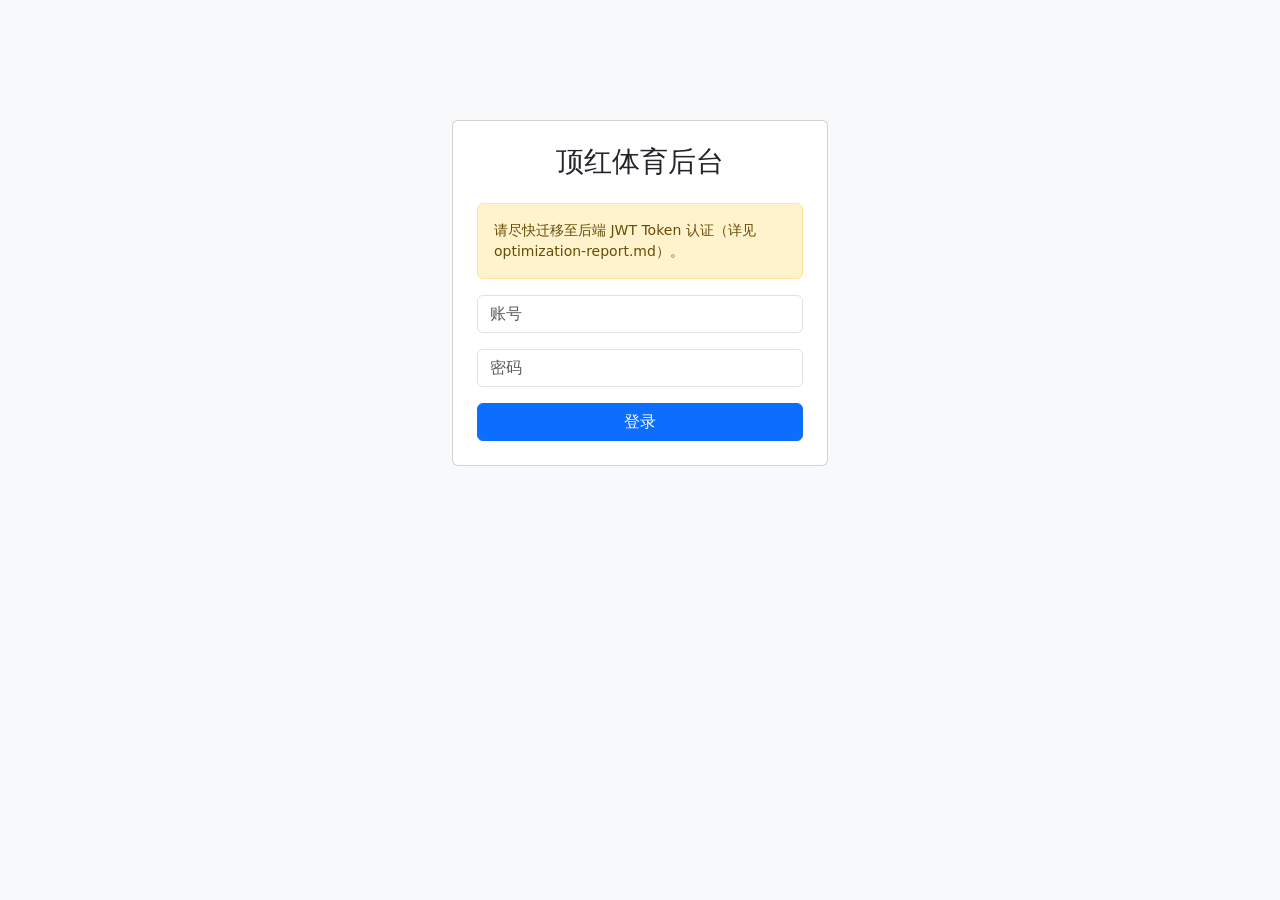
==== 顶红体育/admin_pages/ad-config.html @ 20ff6873 "Initial commit: 顶红公众号完整项目" ====
<!DOCTYPE html>
<html>
<head>
<meta charset="UTF-8">
<title>顶红体育后台 - 直播广告配置</title>
<meta http-equiv="Cache-Control" content="no-store, no-cache, must-revalidate, max-age=0">
<meta http-equiv="Pragma" content="no-cache">
<meta http-equiv="Expires" content="0">
<link href="https://cdn.jsdelivr.net/npm/bootstrap@5.3.0/dist/css/bootstrap.min.css" rel="stylesheet">
<link href="css/common.css" rel="stylesheet">
<style>
.preview-img,.preview-video{max-width:100%;max-height:170px;border-radius:12px;border:1px solid #ddd;background:#fff;object-fit:contain;}
.preview-video{background:#000;}
.preview-box{min-height:92px;border:1px dashed #ccc;border-radius:12px;background:#fafafa;display:flex;align-items:center;justify-content:center;color:#888;padding:10px;}
</style>
</head>

<body>
<div class="container-fluid px-4 py-4">

<div class="d-flex justify-content-between align-items-center mb-3">
    <div>
        <h2 class="page-title mb-1">📣 直播广告配置</h2>
        <div class="text-muted">管理 live.5q.lol 播放页广告图 / MP4 视频、动态推荐图；保存后前台约 1 分钟内自动刷新</div>
    </div>
    <div>
        <a class="btn btn-outline-primary" href="matches.html">比赛管理</a>
        <a class="btn btn-success" href="ad-config.html">广告配置</a>
        <a class="btn btn-outline-info" href="wechat-greeting.html">每日欢迎语</a>
        <a class="btn btn-outline-primary" href="articles.html">AI编辑部</a>
        <button class="btn btn-outline-secondary" onclick="dhLogout()">退出</button>
    </div>
</div>

<div class="alert alert-info">
    图片或 MP4 视频建议使用 HTTPS 直链。直播页读取 <b>admin/live/ad_config.json</b> 和 <b>admin/live/banner.txt</b>，后台保存接口会同步写入这两个文件。
</div>

<div class="card main-card p-3 mb-4">
    <h5 class="mb-3">广告位地址</h5>

    <div class="row g-3">
        <div class="col-md-6">
            <label class="form-label">顶部广告 top</label>
            <input class="form-control" id="top" placeholder="https://...">
            <div class="small-text mt-1">显示在直播播放器上方，适合主视觉图。</div>
        </div>

        <div class="col-md-6">
            <label class="form-label">中部广告 ad1</label>
            <input class="form-control" id="ad1" placeholder="https://...">
            <div class="small-text mt-1">显示在观赛提示下方。</div>
        </div>

        <div class="col-md-6">
            <label class="form-label">中部广告 ad2</label>
            <input class="form-control" id="ad2" placeholder="https://www.bks32.vip:30000/entry/register/?i_code=8839661">
            <div class="small-text mt-1">第二个中部广告位，支持图片或 MP4 视频直链，可留空。</div>
        </div>

        <div class="col-md-6">
            <label class="form-label">底部广告 bottom</label>
            <input class="form-control" id="bottom" placeholder="https://www.bks32.vip:30000/entry/register/?i_code=8839661">
            <div class="small-text mt-1">显示在页面底部、固定按钮上方，支持图片或 MP4 视频直链。</div>
        </div>

        <div class="col-md-12">
            <label class="form-label">动态推荐 banner.txt</label>
            <input class="form-control" id="banner" placeholder="https://...">
            <div class="small-text mt-1">保留原有动态推荐逻辑，直播页每 15 秒检查一次。</div>
        </div>
    </div>

    <div class="mt-4 d-flex gap-2">
        <button class="btn btn-success" onclick="saveConfig()">保存配置</button>
        <button class="btn btn-secondary" onclick="loadConfig()">重新读取</button>
        <button class="btn btn-outline-danger" onclick="clearAll()">清空全部</button>
    </div>

    <div class="mt-3 code-text" id="result"></div>
</div>

<div class="card main-card p-3">
    <div class="d-flex justify-content-between align-items-center mb-3">
        <h5 class="mb-0">广告预览</h5>
        <button class="btn btn-outline-primary btn-sm" onclick="refreshPreview()">刷新预览</button>
    </div>

    <div class="row g-3">
        <div class="col-md-6">
            <b>顶部 top</b>
            <div class="preview-box mt-2" id="topBox">暂无素材</div>
        </div>
        <div class="col-md-6">
            <b>中部 ad1</b>
            <div class="preview-box mt-2" id="ad1Box">暂无素材</div>
        </div>
        <div class="col-md-6">
            <b>中部 ad2</b>
            <div class="preview-box mt-2" id="ad2Box">暂无素材</div>
        </div>
        <div class="col-md-6">
            <b>底部 bottom</b>
            <div class="preview-box mt-2" id="bottomBox">暂无素材</div>
        </div>
        <div class="col-md-12">
            <b>动态推荐 banner</b>
            <div class="preview-box mt-2" id="bannerBox">暂无素材</div>
        </div>
    </div>
</div>

</div>

<script src="js/common.js"></script>

<script>
function isVideoUrl(url){
    var clean = (url || '').split('#')[0].split('?')[0].toLowerCase();
    return /\.(mp4|webm|ogg|m4v|mov)$/.test(clean);
}

function renderMedia(boxId, url){
    var box = document.getElementById(boxId);
    if(!box) return;
    url = (url || '').trim();

    if(!url){
        box.innerHTML = '暂无素材';
        return;
    }

    var safe = escapeHtml(url);

    if(isVideoUrl(url)){
        box.innerHTML = '<video class="preview-video" src="' + safe + '" controls muted playsinline preload="metadata">视频预览失败</video>';
    } else {
        box.innerHTML = '<img class="preview-img" src="' + safe + '?v=' + Date.now() + '" onerror="this.outerHTML=\'素材加载失败\'">';
    }
}

function refreshPreview(){
    renderMedia('topBox', val('top'));
    renderMedia('ad1Box', val('ad1'));
    renderMedia('ad2Box', val('ad2'));
    renderMedia('bottomBox', val('bottom'));
    renderMedia('bannerBox', val('banner'));
}

function setResult(text, ok){
    var el = document.getElementById('result');
    if(!el) return;
    el.innerText = text || '';
    el.className = ok ? 'mt-3 code-text text-success' : 'mt-3 code-text text-danger';
}

function loadConfig(){
    DH_API.getJson('/admin/live/ad-config?t=' + Date.now())
    .then(function(c){
        setVal('top', c.top);
        setVal('ad1', c.ad1);
        setVal('ad2', c.ad2);
        setVal('bottom', c.bottom);
        setVal('banner', c.banner);
        refreshPreview();
        setResult('配置已读取', true);
    })
    .catch(function(e){
        setResult(e.message, false);
    });
}

function saveConfig(){
    var body = {
        top: val('top'),
        ad1: val('ad1'),
        ad2: val('ad2'),
        bottom: val('bottom'),
        banner: val('banner')
    };

    DH_API.putJson('/admin/live/ad-config', body)
    .then(function(t){
        refreshPreview();
        setResult('保存成功。前台播放页会自动读取新配置。', true);
    })
    .catch(function(e){
        setResult(e.message, false);
    });
}

function clearAll(){
    if(!dhConfirm('确定清空全部广告图地址吗？')) return;
    ['top','ad1','ad2','bottom','banner'].forEach(function(id){ setVal(id, ''); });
    refreshPreview();
}

loadConfig();
</script>

</body>
</html>
---- 顶红体育/admin_pages/css/common.css ----
/* ============================================
   顶红体育后台 — 公共样式
   ============================================ */

/* 基础布局 */
body {
  background: #f5f6f8;
  font-family: -apple-system, BlinkMacSystemFont, "PingFang SC", "Microsoft YaHei", Arial, sans-serif;
}

/* 页面标题 */
.page-title {
  font-weight: 800;
}

/* 卡片样式 */
.main-card,
.stat-card,
.match-card {
  border: 0;
  border-radius: 16px;
  box-shadow: 0 5px 18px rgba(0, 0, 0, .06);
}

.match-card {
  margin-bottom: 14px;
}

/* 辅助文字 */
.small-text {
  font-size: 12px;
  color: #666;
}

.code-text {
  font-size: 12px;
  word-break: break-all;
  color: #555;
}

.muted-box {
  background: #f8f9fa;
  border: 1px solid #ececec;
  border-radius: 12px;
  padding: 10px;
}

/* Loading 遮罩 */
#loadingBox {
  display: none;
  position: fixed;
  top: 0;
  left: 0;
  width: 100%;
  height: 100%;
  background: rgba(0, 0, 0, .55);
  z-index: 9999;
}

#loadingBox > div {
  background: white;
  width: 420px;
  max-width: 90vw;
  margin: 180px auto;
  padding: 30px;
  border-radius: 12px;
  text-align: center;
}

#loadingBox h4 {
  font-weight: 800;
}

#loadingBox p {
  font-size: 14px;
}

/* Toast 提示框 */
#dhToastBox {
  position: fixed;
  top: 22px;
  right: 22px;
  z-index: 99999;
  width: 360px;
  max-width: calc(100vw - 44px);
  pointer-events: none;
}

.dh-toast {
  background: #111827;
  color: #fff;
  border-radius: 10px;
  padding: 13px 15px;
  margin-bottom: 10px;
  box-shadow: 0 10px 30px rgba(0, 0, 0, .25);
  font-size: 14px;
  line-height: 1.6;
  pointer-events: auto;
  word-break: break-word;
  opacity: 1;
  transform: translateY(0);
  transition: all .25s ease;
}

.dh-toast.toast-success {
  background: #065f46;
}

.dh-toast.toast-warn {
  background: #92400e;
}

.dh-toast.toast-error {
  background: #991b1b;
}

/* 二维码图片 */
.qr-img {
  width: 92px;
  height: 92px;
  object-fit: cover;
  border: 1px solid #ddd;
  border-radius: 10px;
  background: #fff;
}

/* 状态徽章 */
.status-badge {
  font-size: 13px;
}

/* 操作按钮行 */
.action-row button {
  margin: 3px 4px 3px 0;
}

/* 直播源文本截断 */
.stream-text {
  max-width: 520px;
  overflow: hidden;
  text-overflow: ellipsis;
  white-space: nowrap;
}

.copy-text {
  font-size: 12px;
  color: #555;
  word-break: break-all;
}
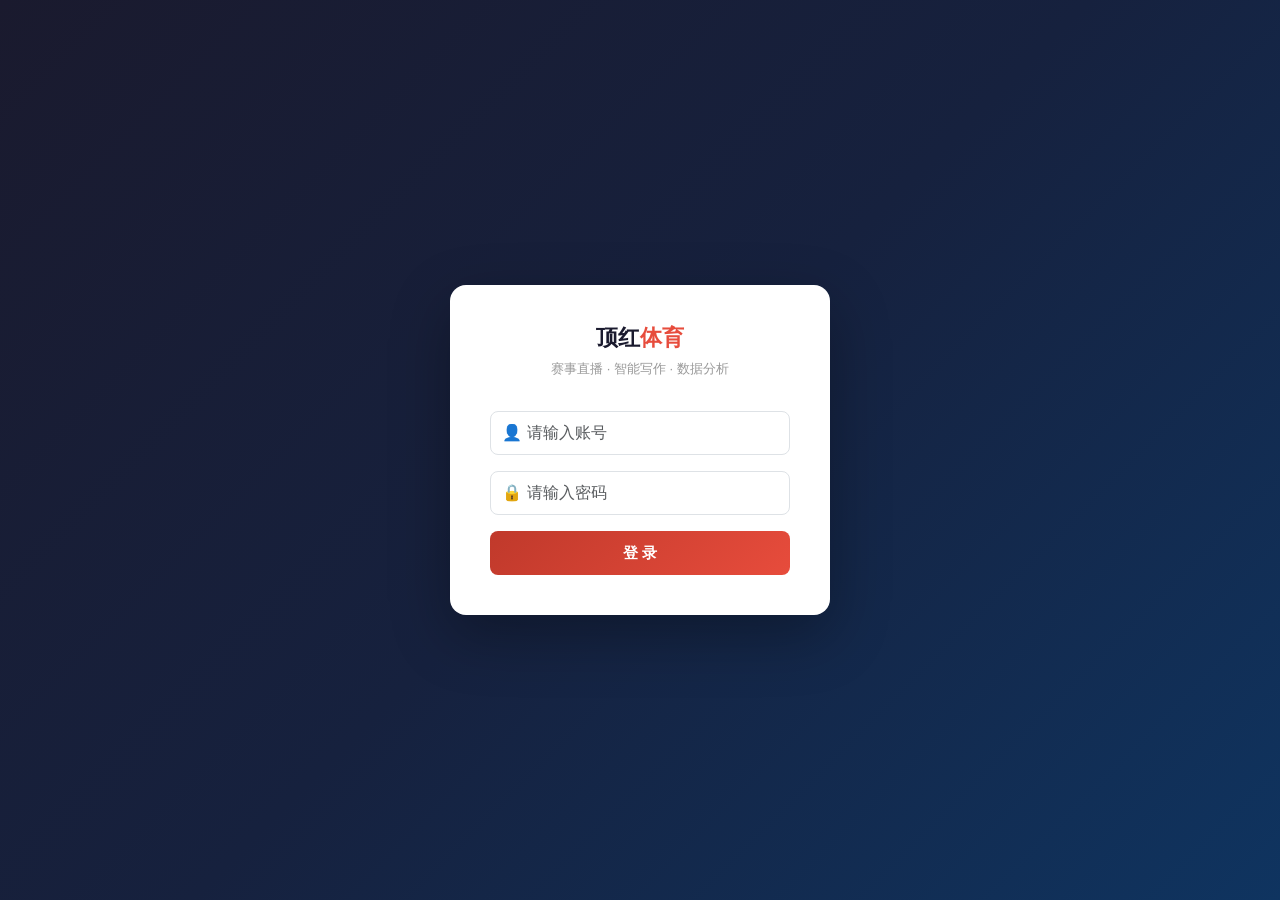
==== commit 3171dbb2: "style: beautify admin UI with unified brand design - Unified brand colors (#c0392b red, dark blue gr" ====
--- a/顶红体育/admin_pages/ad-config.html
+++ b/顶红体育/admin_pages/ad-config.html
@@ -1,202 +1,119 @@
 <!DOCTYPE html>
-<html>
+<html lang="zh-CN">
 <head>
 <meta charset="UTF-8">
-<title>顶红体育后台 - 直播广告配置</title>
+<meta name="viewport" content="width=device-width, initial-scale=1.0">
+<title>顶红体育后台 — 直播广告配置</title>
 <meta http-equiv="Cache-Control" content="no-store, no-cache, must-revalidate, max-age=0">
 <meta http-equiv="Pragma" content="no-cache">
 <meta http-equiv="Expires" content="0">
 <link href="https://cdn.jsdelivr.net/npm/bootstrap@5.3.0/dist/css/bootstrap.min.css" rel="stylesheet">
 <link href="css/common.css" rel="stylesheet">
 <style>
-.preview-img,.preview-video{max-width:100%;max-height:170px;border-radius:12px;border:1px solid #ddd;background:#fff;object-fit:contain;}
-.preview-video{background:#000;}
-.preview-box{min-height:92px;border:1px dashed #ccc;border-radius:12px;background:#fafafa;display:flex;align-items:center;justify-content:center;color:#888;padding:10px;}
+  .preview-img, .preview-video { max-width:100%; max-height:170px; border-radius:12px; border:1px solid #ddd; background:#fff; object-fit:contain; }
+  .preview-video { background:#000; }
+  .preview-box { min-height:92px; border:2px dashed #ddd; border-radius:12px; background:#fafafa; display:flex; align-items:center; justify-content:center; color:#888; padding:10px; }
 </style>
 </head>
+<body>
 
-<body>
-<div class="container-fluid px-4 py-4">
+<nav class="nav-top">
+  <div class="brand">顶红<span>体育</span></div>
+  <div class="nav-links">
+    <a class="nav-btn" href="matches.html">比赛管理</a>
+    <a class="nav-btn active" href="ad-config.html">广告配置</a>
+    <a class="nav-btn" href="wechat-greeting.html">欢迎语</a>
+    <a class="nav-btn" href="articles.html">AI编辑部</a>
+    <a class="nav-btn" href="#" onclick="dhLogout()">退出</a>
+  </div>
+</nav>
 
-<div class="d-flex justify-content-between align-items-center mb-3">
-    <div>
-        <h2 class="page-title mb-1">📣 直播广告配置</h2>
-        <div class="text-muted">管理 live.5q.lol 播放页广告图 / MP4 视频、动态推荐图；保存后前台约 1 分钟内自动刷新</div>
+<div class="main-container">
+  <div class="page-header">
+    <h2>📣 直播广告配置</h2>
+    <div class="subtitle">管理直播页广告素材，保存后约 1 分钟内自动刷新</div>
+  </div>
+
+  <div class="card p-3 mb-4" style="background:#fff3cd;border:none;border-radius:8px;">
+    <small>素材链接建议使用 HTTPS 直链。直播页读取 <b>admin/live/ad_config.json</b> 和 <b>admin/live/banner.txt</b>。</small>
+  </div>
+
+  <div class="card main-card p-3 mb-4">
+    <h5 class="mb-3" style="font-weight:600;">广告位地址</h5>
+    <div class="row g-3">
+      <div class="col-md-6">
+        <label class="form-label fw-bold">顶部广告 top</label>
+        <input class="form-control" id="top" placeholder="https://...">
+        <small class="text-muted">显示在直播播放器上方，适合主视觉图</small>
+      </div>
+      <div class="col-md-6">
+        <label class="form-label fw-bold">中部广告 ad1</label>
+        <input class="form-control" id="ad1" placeholder="https://...">
+        <small class="text-muted">显示在观赛提示下方</small>
+      </div>
+      <div class="col-md-6">
+        <label class="form-label fw-bold">中部广告 ad2</label>
+        <input class="form-control" id="ad2" placeholder="https://...">
+        <small class="text-muted">第二个中部广告位，支持图片或 MP4</small>
+      </div>
+      <div class="col-md-6">
+        <label class="form-label fw-bold">底部广告 bottom</label>
+        <input class="form-control" id="bottom" placeholder="https://...">
+        <small class="text-muted">显示在页面底部、固定按钮上方</small>
+      </div>
+      <div class="col-md-12">
+        <label class="form-label fw-bold">动态推荐 banner.txt</label>
+        <input class="form-control" id="banner" placeholder="https://...">
+        <small class="text-muted">每 15 秒检查一次动态推荐</small>
+      </div>
     </div>
-    <div>
-        <a class="btn btn-outline-primary" href="matches.html">比赛管理</a>
-        <a class="btn btn-success" href="ad-config.html">广告配置</a>
-        <a class="btn btn-outline-info" href="wechat-greeting.html">每日欢迎语</a>
-        <a class="btn btn-outline-primary" href="articles.html">AI编辑部</a>
-        <button class="btn btn-outline-secondary" onclick="dhLogout()">退出</button>
+    <div class="mt-4 d-flex gap-2">
+      <button class="btn btn-success" onclick="saveConfig()">💾 保存配置</button>
+      <button class="btn btn-secondary" onclick="loadConfig()">🔄 重新读取</button>
+      <button class="btn btn-outline-danger" onclick="clearAll()">🗑 清空全部</button>
     </div>
-</div>
+    <div class="mt-3" id="result"></div>
+  </div>
 
-<div class="alert alert-info">
-    图片或 MP4 视频建议使用 HTTPS 直链。直播页读取 <b>admin/live/ad_config.json</b> 和 <b>admin/live/banner.txt</b>，后台保存接口会同步写入这两个文件。
-</div>
-
-<div class="card main-card p-3 mb-4">
-    <h5 class="mb-3">广告位地址</h5>
-
+  <div class="card main-card p-3">
+    <div class="d-flex justify-content-between align-items-center mb-3">
+      <h5 style="font-weight:600;margin:0;">广告预览</h5>
+      <button class="btn btn-outline-primary btn-sm" onclick="refreshPreview()">刷新预览</button>
+    </div>
     <div class="row g-3">
-        <div class="col-md-6">
-            <label class="form-label">顶部广告 top</label>
-            <input class="form-control" id="top" placeholder="https://...">
-            <div class="small-text mt-1">显示在直播播放器上方，适合主视觉图。</div>
-        </div>
-
-        <div class="col-md-6">
-            <label class="form-label">中部广告 ad1</label>
-            <input class="form-control" id="ad1" placeholder="https://...">
-            <div class="small-text mt-1">显示在观赛提示下方。</div>
-        </div>
-
-        <div class="col-md-6">
-            <label class="form-label">中部广告 ad2</label>
-            <input class="form-control" id="ad2" placeholder="https://www.bks32.vip:30000/entry/register/?i_code=8839661">
-            <div class="small-text mt-1">第二个中部广告位，支持图片或 MP4 视频直链，可留空。</div>
-        </div>
-
-        <div class="col-md-6">
-            <label class="form-label">底部广告 bottom</label>
-            <input class="form-control" id="bottom" placeholder="https://www.bks32.vip:30000/entry/register/?i_code=8839661">
-            <div class="small-text mt-1">显示在页面底部、固定按钮上方，支持图片或 MP4 视频直链。</div>
-        </div>
-
-        <div class="col-md-12">
-            <label class="form-label">动态推荐 banner.txt</label>
-            <input class="form-control" id="banner" placeholder="https://...">
-            <div class="small-text mt-1">保留原有动态推荐逻辑，直播页每 15 秒检查一次。</div>
-        </div>
+      <div class="col-md-6"><b>顶部 top</b><div class="preview-box mt-2" id="topBox">暂无素材</div></div>
+      <div class="col-md-6"><b>中部 ad1</b><div class="preview-box mt-2" id="ad1Box">暂无素材</div></div>
+      <div class="col-md-6"><b>中部 ad2</b><div class="preview-box mt-2" id="ad2Box">暂无素材</div></div>
+      <div class="col-md-6"><b>底部 bottom</b><div class="preview-box mt-2" id="bottomBox">暂无素材</div></div>
+      <div class="col-md-12"><b>动态推荐 banner</b><div class="preview-box mt-2" id="bannerBox">暂无素材</div></div>
     </div>
-
-    <div class="mt-4 d-flex gap-2">
-        <button class="btn btn-success" onclick="saveConfig()">保存配置</button>
-        <button class="btn btn-secondary" onclick="loadConfig()">重新读取</button>
-        <button class="btn btn-outline-danger" onclick="clearAll()">清空全部</button>
-    </div>
-
-    <div class="mt-3 code-text" id="result"></div>
-</div>
-
-<div class="card main-card p-3">
-    <div class="d-flex justify-content-between align-items-center mb-3">
-        <h5 class="mb-0">广告预览</h5>
-        <button class="btn btn-outline-primary btn-sm" onclick="refreshPreview()">刷新预览</button>
-    </div>
-
-    <div class="row g-3">
-        <div class="col-md-6">
-            <b>顶部 top</b>
-            <div class="preview-box mt-2" id="topBox">暂无素材</div>
-        </div>
-        <div class="col-md-6">
-            <b>中部 ad1</b>
-            <div class="preview-box mt-2" id="ad1Box">暂无素材</div>
-        </div>
-        <div class="col-md-6">
-            <b>中部 ad2</b>
-            <div class="preview-box mt-2" id="ad2Box">暂无素材</div>
-        </div>
-        <div class="col-md-6">
-            <b>底部 bottom</b>
-            <div class="preview-box mt-2" id="bottomBox">暂无素材</div>
-        </div>
-        <div class="col-md-12">
-            <b>动态推荐 banner</b>
-            <div class="preview-box mt-2" id="bannerBox">暂无素材</div>
-        </div>
-    </div>
-</div>
-
+  </div>
 </div>
 
 <script src="js/common.js"></script>
-
 <script>
-function isVideoUrl(url){
-    var clean = (url || '').split('#')[0].split('?')[0].toLowerCase();
-    return /\.(mp4|webm|ogg|m4v|mov)$/.test(clean);
+function isVideoUrl(url){ return /\.(mp4|webm|ogg|m4v|mov)$/.test((url||'').split('#')[0].split('?')[0].toLowerCase()); }
+function renderMedia(boxId, url){
+  var box=document.getElementById(boxId);if(!box)return;url=(url||'').trim();
+  if(!url){box.innerHTML='暂无素材';return;}
+  var safe=escapeHtml(url);
+  box.innerHTML=isVideoUrl(url)?'<video class="preview-video" src="'+safe+'" controls muted playsinline preload="metadata">视频预览失败</video>':'<img class="preview-img" src="'+safe+'?v='+Date.now()+'" onerror="this.outerHTML=\'素材加载失败\'">';
 }
-
-function renderMedia(boxId, url){
-    var box = document.getElementById(boxId);
-    if(!box) return;
-    url = (url || '').trim();
-
-    if(!url){
-        box.innerHTML = '暂无素材';
-        return;
-    }
-
-    var safe = escapeHtml(url);
-
-    if(isVideoUrl(url)){
-        box.innerHTML = '<video class="preview-video" src="' + safe + '" controls muted playsinline preload="metadata">视频预览失败</video>';
-    } else {
-        box.innerHTML = '<img class="preview-img" src="' + safe + '?v=' + Date.now() + '" onerror="this.outerHTML=\'素材加载失败\'">';
-    }
+function refreshPreview(){['top','ad1','ad2','bottom','banner'].forEach(function(k){renderMedia(k+'Box',val(k));});}
+function setResult(text,ok){var el=document.getElementById('result');if(!el)return;el.innerText=text||'';el.className='mt-3 '+(ok?'text-success':'text-danger');el.style.fontSize='13px';}
+function loadConfig(){
+  DH_API.getJson('/admin/live/ad-config?t='+Date.now())
+  .then(function(c){['top','ad1','ad2','bottom','banner'].forEach(function(k){setVal(k,c[k]||'');});refreshPreview();setResult('配置已读取',true);})
+  .catch(function(e){setResult(e.message,false);});
 }
-
-function refreshPreview(){
-    renderMedia('topBox', val('top'));
-    renderMedia('ad1Box', val('ad1'));
-    renderMedia('ad2Box', val('ad2'));
-    renderMedia('bottomBox', val('bottom'));
-    renderMedia('bannerBox', val('banner'));
+function saveConfig(){
+  var body={top:val('top'),ad1:val('ad1'),ad2:val('ad2'),bottom:val('bottom'),banner:val('banner')};
+  DH_API.putJson('/admin/live/ad-config',body).then(function(t){refreshPreview();setResult('保存成功',true);})
+  .catch(function(e){setResult(e.message,false);});
 }
-
-function setResult(text, ok){
-    var el = document.getElementById('result');
-    if(!el) return;
-    el.innerText = text || '';
-    el.className = ok ? 'mt-3 code-text text-success' : 'mt-3 code-text text-danger';
-}
-
-function loadConfig(){
-    DH_API.getJson('/admin/live/ad-config?t=' + Date.now())
-    .then(function(c){
-        setVal('top', c.top);
-        setVal('ad1', c.ad1);
-        setVal('ad2', c.ad2);
-        setVal('bottom', c.bottom);
-        setVal('banner', c.banner);
-        refreshPreview();
-        setResult('配置已读取', true);
-    })
-    .catch(function(e){
-        setResult(e.message, false);
-    });
-}
-
-function saveConfig(){
-    var body = {
-        top: val('top'),
-        ad1: val('ad1'),
-        ad2: val('ad2'),
-        bottom: val('bottom'),
-        banner: val('banner')
-    };
-
-    DH_API.putJson('/admin/live/ad-config', body)
-    .then(function(t){
-        refreshPreview();
-        setResult('保存成功。前台播放页会自动读取新配置。', true);
-    })
-    .catch(function(e){
-        setResult(e.message, false);
-    });
-}
-
-function clearAll(){
-    if(!dhConfirm('确定清空全部广告图地址吗？')) return;
-    ['top','ad1','ad2','bottom','banner'].forEach(function(id){ setVal(id, ''); });
-    refreshPreview();
-}
-
+function clearAll(){if(!dhConfirm('确定清空全部？'))return;['top','ad1','ad2','bottom','banner'].forEach(function(k){setVal(k,'');});refreshPreview();}
 loadConfig();
 </script>
-
 </body>
-</html>+</html>
+</write_to_file>
--- a/顶红体育/admin_pages/css/common.css
+++ b/顶红体育/admin_pages/css/common.css
@@ -1,149 +1,278 @@
-/* ============================================
-   顶红体育后台 — 公共样式
-   ============================================ */
-
-/* 基础布局 */
+/* ========================================
+   顶红体育后台 — 统一样式
+   ======================================== */
+
+/* 品牌色 */
+:root {
+    --dh-red: #c0392b;
+    --dh-red-light: #e74c3c;
+    --dh-dark: #1a1a2e;
+    --dh-dark-card: #16213e;
+    --dh-accent: #e94560;
+    --dh-gold: #f39c12;
+    --dh-bg: #f0f2f5;
+}
+
+/* 基础背景 */
 body {
-  background: #f5f6f8;
-  font-family: -apple-system, BlinkMacSystemFont, "PingFang SC", "Microsoft YaHei", Arial, sans-serif;
+    background: var(--dh-bg);
+    font-family: -apple-system, BlinkMacSystemFont, "Segoe UI", "PingFang SC", "Microsoft YaHei", sans-serif;
+}
+
+/* 顶部导航栏 */
+.nav-top {
+    background: linear-gradient(135deg, #1a1a2e 0%, #16213e 100%);
+    padding: 0 24px;
+    height: 56px;
+    display: flex;
+    align-items: center;
+    justify-content: space-between;
+    box-shadow: 0 2px 12px rgba(0,0,0,0.15);
+    position: sticky;
+    top: 0;
+    z-index: 1000;
+}
+.nav-top .brand {
+    color: #fff;
+    font-size: 18px;
+    font-weight: 700;
+    letter-spacing: 1px;
+}
+.nav-top .brand span { color: var(--dh-red-light); }
+.nav-top .nav-links { display: flex; gap: 8px; }
+.nav-btn {
+    padding: 6px 16px;
+    border-radius: 6px;
+    border: 1px solid rgba(255,255,255,0.2);
+    background: rgba(255,255,255,0.08);
+    color: #ccc;
+    text-decoration: none;
+    font-size: 13px;
+    transition: all 0.2s;
+}
+.nav-btn:hover, .nav-btn.active {
+    background: var(--dh-red);
+    color: #fff;
+    border-color: var(--dh-red);
+}
+
+/* 主容器 */
+.main-container {
+    padding: 24px;
+    max-width: 1400px;
+    margin: 0 auto;
 }
 
 /* 页面标题 */
-.page-title {
-  font-weight: 800;
-}
-
-/* 卡片样式 */
-.main-card,
-.stat-card,
+.page-header {
+    margin-bottom: 24px;
+}
+.page-header h2 {
+    font-weight: 700;
+    color: var(--dh-dark);
+    margin: 0;
+}
+.page-header .subtitle {
+    color: #888;
+    font-size: 13px;
+    margin-top: 4px;
+}
+
+/* 卡片增强 */
+.card {
+    border: none;
+    border-radius: 12px;
+    box-shadow: 0 1px 3px rgba(0,0,0,0.06), 0 1px 2px rgba(0,0,0,0.04);
+    transition: box-shadow 0.2s;
+}
+.card:hover {
+    box-shadow: 0 4px 12px rgba(0,0,0,0.1);
+}
+.card-header {
+    background: #fff;
+    border-bottom: 1px solid #eee;
+    border-radius: 12px 12px 0 0 !important;
+    font-weight: 600;
+}
+.main-card {
+    border-left: 4px solid var(--dh-red);
+}
+
+/* 比赛卡片 */
 .match-card {
-  border: 0;
-  border-radius: 16px;
-  box-shadow: 0 5px 18px rgba(0, 0, 0, .06);
-}
-
-.match-card {
-  margin-bottom: 14px;
-}
-
-/* 辅助文字 */
-.small-text {
-  font-size: 12px;
-  color: #666;
-}
-
-.code-text {
-  font-size: 12px;
-  word-break: break-all;
-  color: #555;
-}
-
-.muted-box {
-  background: #f8f9fa;
-  border: 1px solid #ececec;
-  border-radius: 12px;
-  padding: 10px;
-}
-
-/* Loading 遮罩 */
+    border-radius: 10px;
+    transition: transform 0.15s;
+}
+.match-card:hover {
+    transform: translateY(-1px);
+}
+.match-card .qr-img {
+    border-radius: 8px;
+    box-shadow: 0 2px 6px rgba(0,0,0,0.1);
+}
+
+/* 表格增强 */
+.table {
+    border-radius: 8px;
+    overflow: hidden;
+}
+.table thead th {
+    background: #f8f9fa;
+    border-bottom: 2px solid var(--dh-red-light);
+    font-weight: 600;
+    font-size: 13px;
+    text-transform: uppercase;
+    letter-spacing: 0.5px;
+    color: #555;
+}
+.table tbody tr:hover {
+    background: #fef5f5;
+}
+
+/* 按钮增强 */
+.btn {
+    border-radius: 6px;
+    font-weight: 500;
+    transition: all 0.2s;
+}
+.btn-primary {
+    background: var(--dh-red);
+    border-color: var(--dh-red);
+}
+.btn-primary:hover {
+    background: var(--dh-accent);
+    border-color: var(--dh-accent);
+}
+.btn-success { background: #27ae60; border-color: #27ae60; }
+.btn-success:hover { background: #2ecc71; border-color: #2ecc71; }
+
+/* 输入框增强 */
+.form-control:focus {
+    border-color: var(--dh-red-light);
+    box-shadow: 0 0 0 0.2rem rgba(231,76,60,0.15);
+}
+
+/* Badge 增强 */
+.badge {
+    font-weight: 500;
+    border-radius: 4px;
+}
+
+/* 加载框 */
 #loadingBox {
-  display: none;
-  position: fixed;
-  top: 0;
-  left: 0;
-  width: 100%;
-  height: 100%;
-  background: rgba(0, 0, 0, .55);
-  z-index: 9999;
-}
-
+    position: fixed;
+    top: 0; left: 0; right: 0; bottom: 0;
+    background: rgba(0,0,0,0.5);
+    display: none;
+    align-items: center;
+    justify-content: center;
+    z-index: 9999;
+}
 #loadingBox > div {
-  background: white;
-  width: 420px;
-  max-width: 90vw;
-  margin: 180px auto;
-  padding: 30px;
-  border-radius: 12px;
-  text-align: center;
-}
-
-#loadingBox h4 {
-  font-weight: 800;
-}
-
-#loadingBox p {
-  font-size: 14px;
-}
-
-/* Toast 提示框 */
-#dhToastBox {
-  position: fixed;
-  top: 22px;
-  right: 22px;
-  z-index: 99999;
-  width: 360px;
-  max-width: calc(100vw - 44px);
-  pointer-events: none;
-}
-
+    background: #fff;
+    padding: 32px 48px;
+    border-radius: 12px;
+    text-align: center;
+    box-shadow: 0 8px 32px rgba(0,0,0,0.2);
+}
+
+/* 提示框 */
 .dh-toast {
-  background: #111827;
-  color: #fff;
-  border-radius: 10px;
-  padding: 13px 15px;
-  margin-bottom: 10px;
-  box-shadow: 0 10px 30px rgba(0, 0, 0, .25);
-  font-size: 14px;
-  line-height: 1.6;
-  pointer-events: auto;
-  word-break: break-word;
-  opacity: 1;
-  transform: translateY(0);
-  transition: all .25s ease;
-}
-
-.dh-toast.toast-success {
-  background: #065f46;
-}
-
-.dh-toast.toast-warn {
-  background: #92400e;
-}
-
-.dh-toast.toast-error {
-  background: #991b1b;
-}
-
-/* 二维码图片 */
-.qr-img {
-  width: 92px;
-  height: 92px;
-  object-fit: cover;
-  border: 1px solid #ddd;
-  border-radius: 10px;
-  background: #fff;
-}
-
-/* 状态徽章 */
-.status-badge {
-  font-size: 13px;
-}
-
-/* 操作按钮行 */
-.action-row button {
-  margin: 3px 4px 3px 0;
-}
-
-/* 直播源文本截断 */
-.stream-text {
-  max-width: 520px;
-  overflow: hidden;
-  text-overflow: ellipsis;
-  white-space: nowrap;
-}
-
-.copy-text {
-  font-size: 12px;
-  color: #555;
-  word-break: break-all;
-}+    position: fixed;
+    top: 20px;
+    right: 20px;
+    z-index: 10000;
+    min-width: 280px;
+    padding: 14px 20px;
+    border-radius: 8px;
+    color: #fff;
+    font-size: 14px;
+    box-shadow: 0 4px 16px rgba(0,0,0,0.2);
+    animation: dhSlideIn 0.3s ease;
+}
+.dh-toast.success { background: #27ae60; }
+.dh-toast.error { background: var(--dh-red); }
+.dh-toast.warn { background: var(--dh-gold); }
+
+@keyframes dhSlideIn {
+    from { transform: translateX(100%); opacity: 0; }
+    to { transform: translateX(0); opacity: 1; }
+}
+
+/* 登录页 */
+.login-page {
+    min-height: 100vh;
+    background: linear-gradient(135deg, #1a1a2e 0%, #16213e 50%, #0f3460 100%);
+    display: flex;
+    align-items: center;
+    justify-content: center;
+}
+.login-card {
+    background: #fff;
+    border-radius: 16px;
+    padding: 40px;
+    width: 380px;
+    box-shadow: 0 20px 60px rgba(0,0,0,0.3);
+}
+.login-card .logo-area {
+    text-align: center;
+    margin-bottom: 32px;
+}
+.login-card .logo-area h3 {
+    font-weight: 700;
+    color: var(--dh-dark);
+}
+.login-card .logo-area p {
+    color: #999;
+    font-size: 13px;
+}
+.login-card input {
+    height: 44px;
+    border-radius: 8px;
+}
+.login-card .btn-login {
+    height: 44px;
+    border-radius: 8px;
+    font-weight: 600;
+    font-size: 15px;
+}
+
+/* 直播页 */
+.live-page {
+    background: #000;
+    min-height: 100vh;
+}
+.live-header {
+    background: linear-gradient(180deg, rgba(0,0,0,0.8) 0%, transparent 100%);
+    padding: 12px 16px;
+    position: absolute;
+    top: 0;
+    left: 0;
+    right: 0;
+    z-index: 100;
+    display: flex;
+    align-items: center;
+    gap: 12px;
+}
+.live-badge {
+    display: inline-flex;
+    align-items: center;
+    gap: 6px;
+    background: var(--dh-red);
+    color: #fff;
+    padding: 4px 12px;
+    border-radius: 20px;
+    font-size: 12px;
+    font-weight: 600;
+}
+.live-badge::before {
+    content: '';
+    width: 8px; height: 8px;
+    background: #fff;
+    border-radius: 50%;
+    animation: pulse 1.5s infinite;
+}
+@keyframes pulse {
+    0%, 100% { opacity: 1; }
+    50% { opacity: 0.3; }
+}
